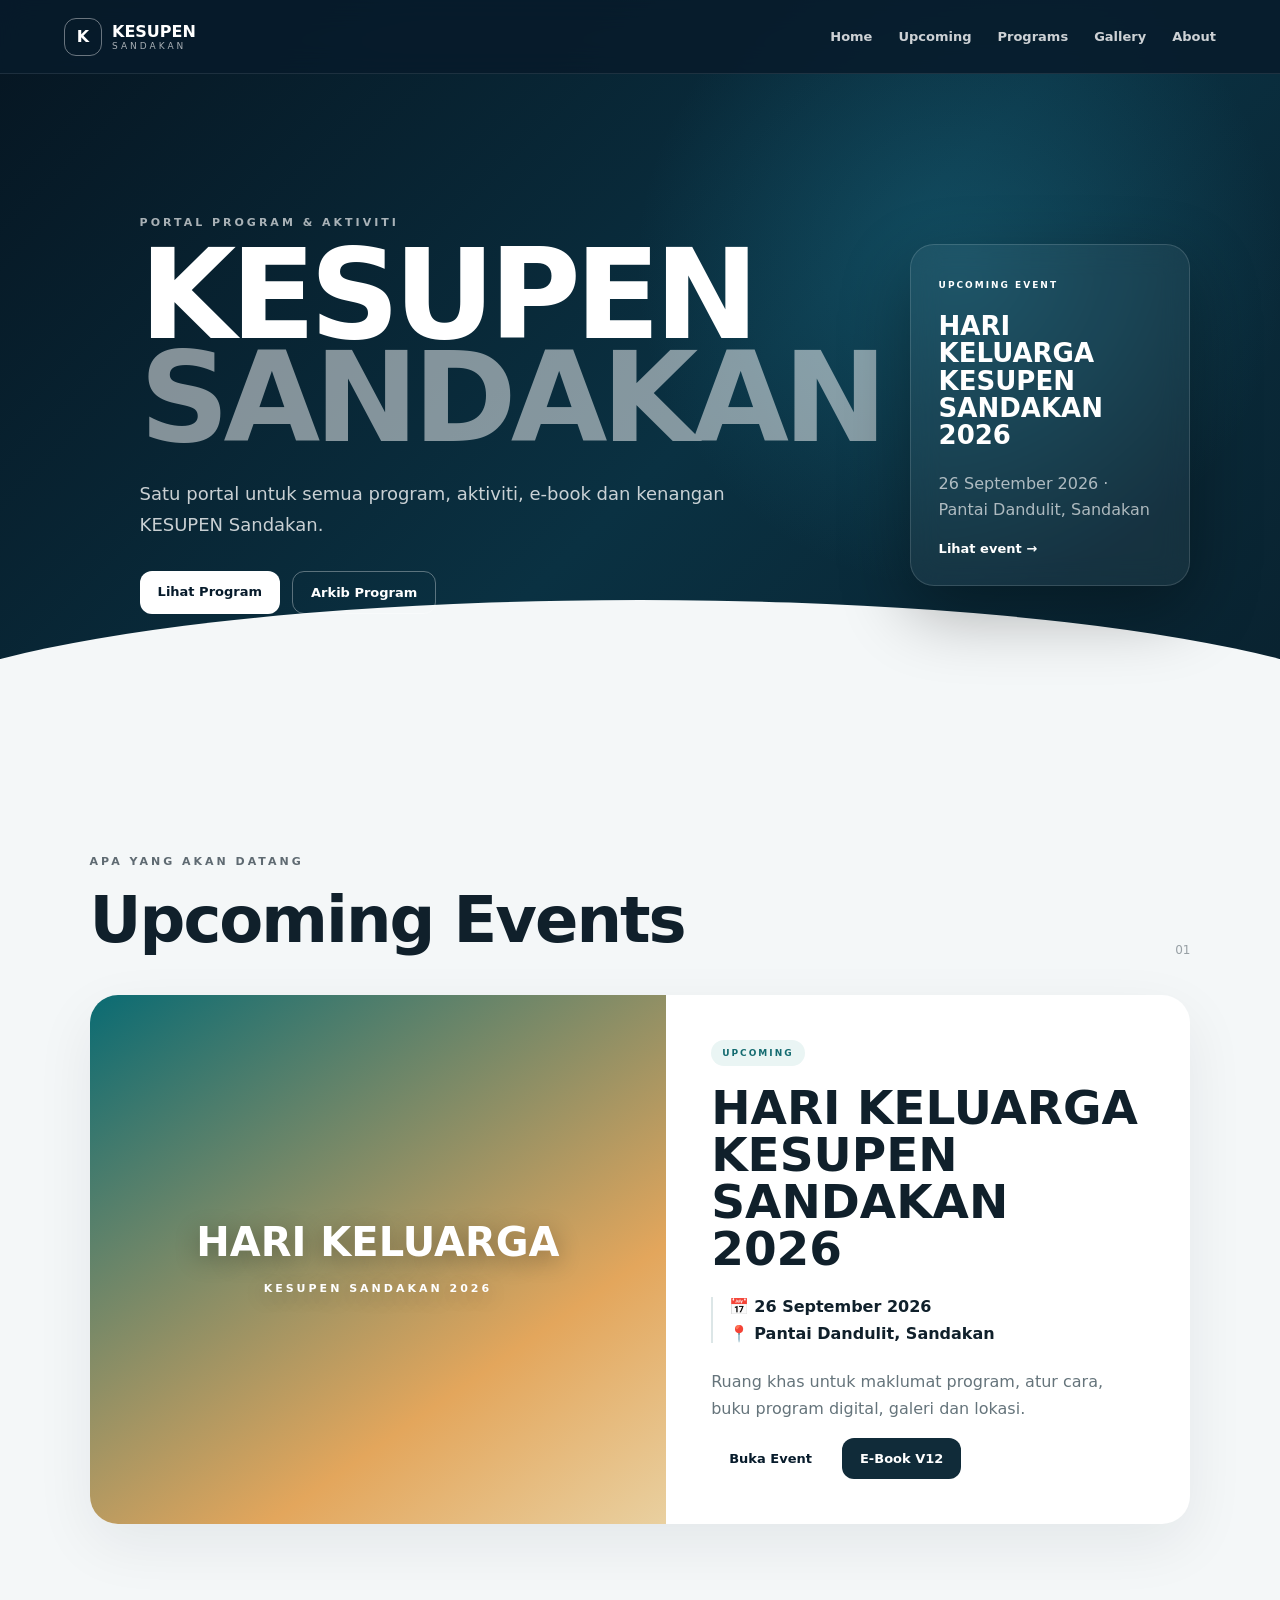
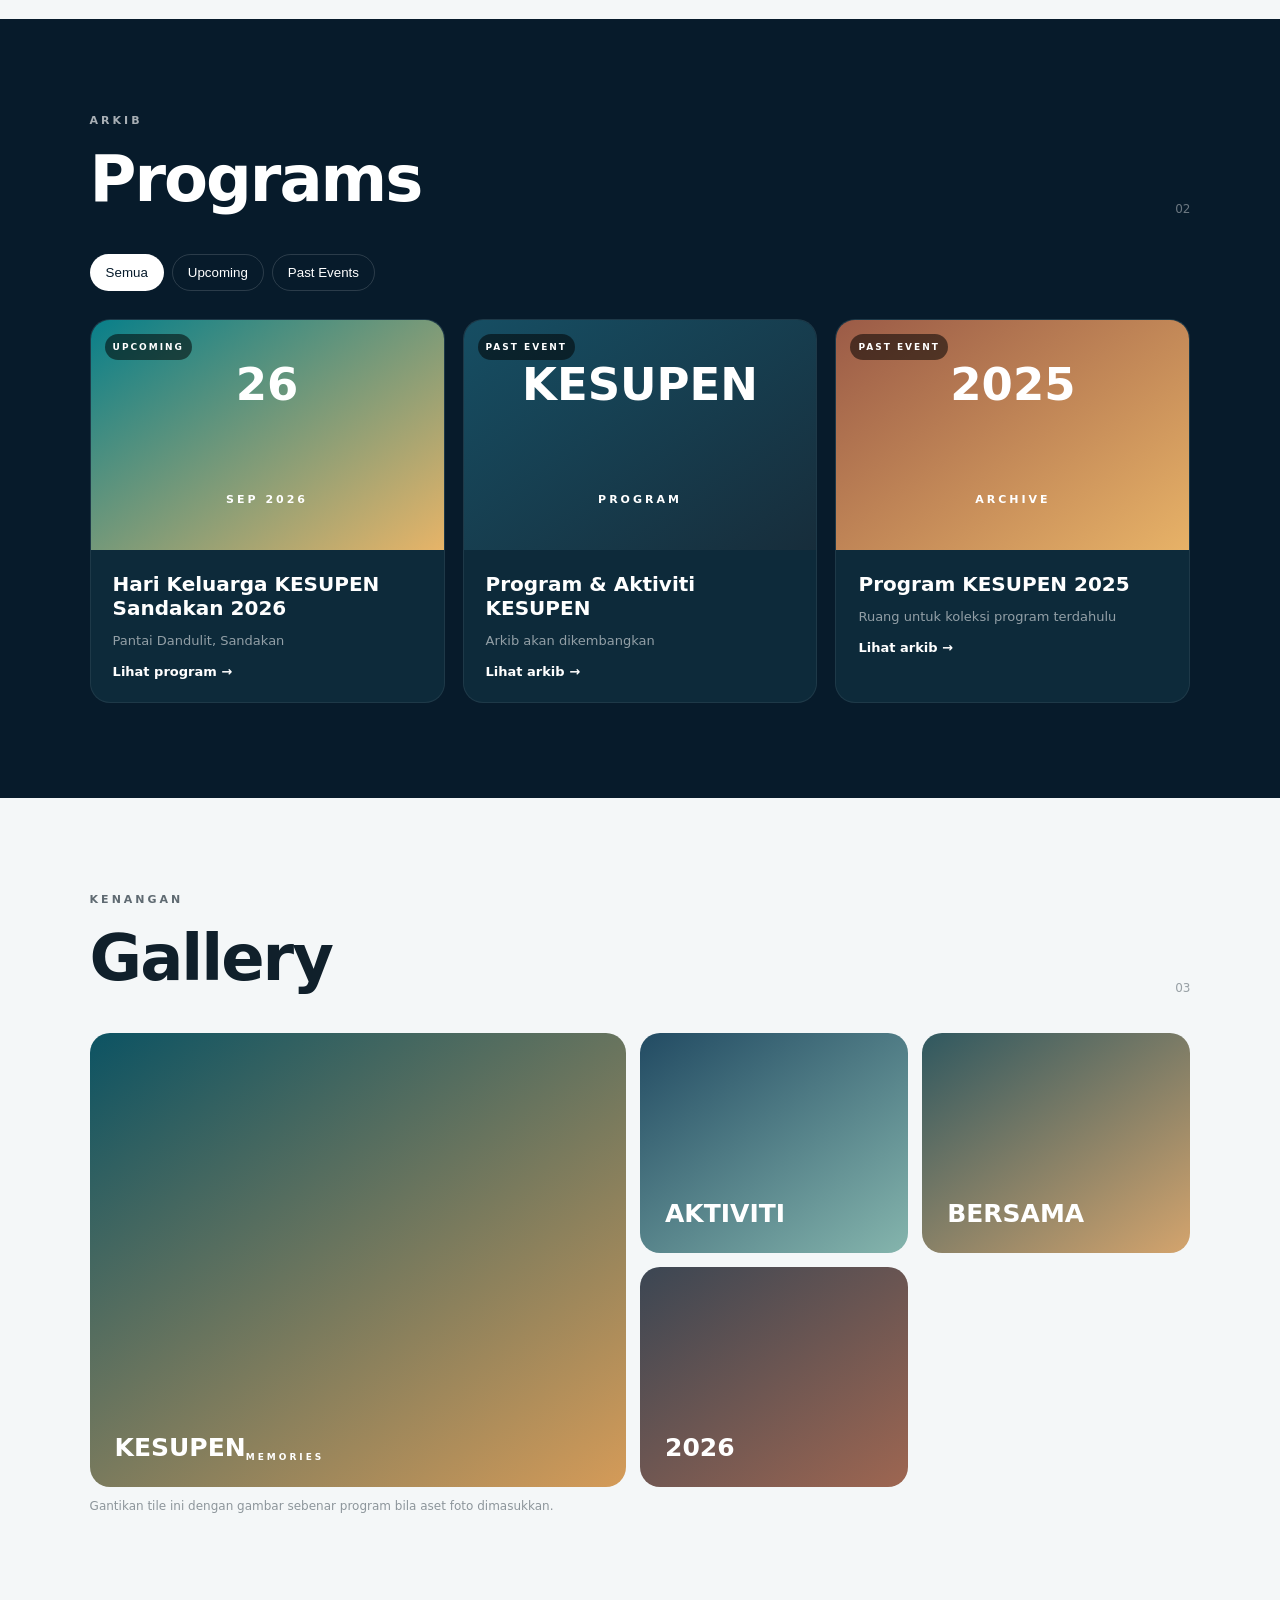
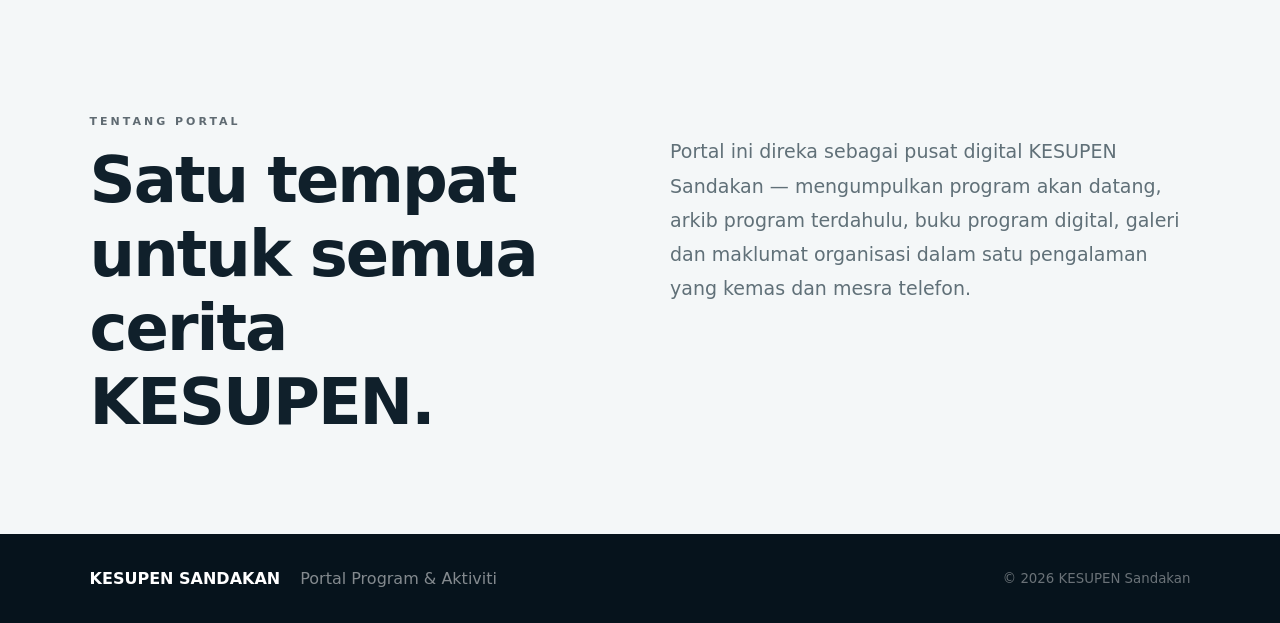
==== index.html @ ebf1767d "Add files via upload" ====
<!DOCTYPE html>
<html lang="ms">
<head>
  <meta charset="UTF-8">
  <meta name="viewport" content="width=device-width, initial-scale=1.0">
  <meta name="theme-color" content="#071b2b">
  <title>KESUPEN SANDAKAN | Portal Program & Aktiviti</title>
  <link rel="stylesheet" href="css/style.css">
</head>
<body>
  <header class="site-header">
    <a class="brand" href="#home">
      <span class="brand-mark">K</span>
      <span><strong>KESUPEN</strong><small>SANDAKAN</small></span>
    </a>
    <button class="menu-toggle" aria-label="Buka menu">☰</button>
    <nav class="nav">
      <a href="#home">Home</a>
      <a href="#upcoming">Upcoming</a>
      <a href="#programs">Programs</a>
      <a href="#gallery">Gallery</a>
      <a href="#about">About</a>
    </nav>
  </header>

  <main>
    <section id="home" class="hero">
      <div class="hero-glow"></div>
      <div class="hero-content">
        <p class="eyebrow">PORTAL PROGRAM & AKTIVITI</p>
        <h1>KESUPEN<br><span>SANDAKAN</span></h1>
        <p class="hero-copy">Satu portal untuk semua program, aktiviti, e-book dan kenangan KESUPEN Sandakan.</p>
        <div class="hero-actions">
          <a class="btn primary" href="#upcoming">Lihat Program</a>
          <a class="btn ghost" href="#programs">Arkib Program</a>
        </div>
      </div>
      <div class="hero-card">
        <span class="status">UPCOMING EVENT</span>
        <h2>HARI KELUARGA<br>KESUPEN SANDAKAN 2026</h2>
        <p>26 September 2026 · Pantai Dandulit, Sandakan</p>
        <a href="#event" class="mini-link">Lihat event →</a>
      </div>
    </section>

    <section id="upcoming" class="section">
      <div class="section-head">
        <div><p class="eyebrow">APA YANG AKAN DATANG</p><h2>Upcoming Events</h2></div>
        <span class="section-number">01</span>
      </div>
      <article class="event-feature" id="event">
        <div class="event-image">
          <div class="image-placeholder">HARI KELUARGA<br><small>KESUPEN SANDAKAN 2026</small></div>
        </div>
        <div class="event-info">
          <span class="pill">UPCOMING</span>
          <h3>HARI KELUARGA KESUPEN SANDAKAN 2026</h3>
          <div class="event-meta">
            <p>📅 <b>26 September 2026</b></p>
            <p>📍 <b>Pantai Dandulit, Sandakan</b></p>
          </div>
          <p>Ruang khas untuk maklumat program, atur cara, buku program digital, galeri dan lokasi.</p>
          <div class="event-actions">
            <a class="btn primary" href="event.html">Buka Event</a>
            <a class="btn dark" href="assets/ebooks/flipbook-v12.html">E-Book V12</a>
          </div>
        </div>
      </article>
    </section>

    <section id="programs" class="section dark-section">
      <div class="section-head">
        <div><p class="eyebrow">ARKIB</p><h2>Programs</h2></div>
        <span class="section-number">02</span>
      </div>
      <div class="filters">
        <button class="filter active" data-filter="all">Semua</button>
        <button class="filter" data-filter="upcoming">Upcoming</button>
        <button class="filter" data-filter="past">Past Events</button>
      </div>
      <div class="program-grid">
        <article class="program-card" data-status="upcoming">
          <span class="card-tag">UPCOMING</span><div class="card-art beach">26<br><small>SEP 2026</small></div>
          <div class="card-body"><h3>Hari Keluarga KESUPEN Sandakan 2026</h3><p>Pantai Dandulit, Sandakan</p><a href="event.html">Lihat program →</a></div>
        </article>
        <article class="program-card" data-status="past">
          <span class="card-tag">PAST EVENT</span><div class="card-art blue">KESUPEN<br><small>PROGRAM</small></div>
          <div class="card-body"><h3>Program & Aktiviti KESUPEN</h3><p>Arkib akan dikembangkan</p><a href="#programs">Lihat arkib →</a></div>
        </article>
        <article class="program-card" data-status="past">
          <span class="card-tag">PAST EVENT</span><div class="card-art sunset">2025<br><small>ARCHIVE</small></div>
          <div class="card-body"><h3>Program KESUPEN 2025</h3><p>Ruang untuk koleksi program terdahulu</p><a href="#programs">Lihat arkib →</a></div>
        </article>
      </div>
    </section>

    <section id="gallery" class="section">
      <div class="section-head">
        <div><p class="eyebrow">KENANGAN</p><h2>Gallery</h2></div>
        <span class="section-number">03</span>
      </div>
      <div class="gallery-grid">
        <div class="gallery-tile g1">KESUPEN<br><small>MEMORIES</small></div>
        <div class="gallery-tile g2">AKTIVITI</div>
        <div class="gallery-tile g3">BERSAMA</div>
        <div class="gallery-tile g4">2026</div>
      </div>
      <p class="hint">Gantikan tile ini dengan gambar sebenar program bila aset foto dimasukkan.</p>
    </section>

    <section id="about" class="section about">
      <div><p class="eyebrow">TENTANG PORTAL</p><h2>Satu tempat untuk semua cerita KESUPEN.</h2></div>
      <p>Portal ini direka sebagai pusat digital KESUPEN Sandakan — mengumpulkan program akan datang, arkib program terdahulu, buku program digital, galeri dan maklumat organisasi dalam satu pengalaman yang kemas dan mesra telefon.</p>
    </section>
  </main>

  <footer>
    <strong>KESUPEN SANDAKAN</strong>
    <span>Portal Program & Aktiviti</span>
    <small>© 2026 KESUPEN Sandakan</small>
  </footer>
  <script src="js/app.js"></script>
</body>
</html>
---- css/style.css ----
*{box-sizing:border-box}html{scroll-behavior:smooth}body{margin:0;font-family:Inter,system-ui,-apple-system,BlinkMacSystemFont,"Segoe UI",sans-serif;color:#10202b;background:#f4f7f8}a{text-decoration:none;color:inherit}.site-header{position:fixed;z-index:10;top:0;left:0;right:0;height:74px;padding:0 clamp(18px,5vw,70px);display:flex;align-items:center;justify-content:space-between;background:#071b2bdd;backdrop-filter:blur(14px);color:#fff;border-bottom:1px solid #ffffff18}.brand{display:flex;align-items:center;gap:10px}.brand-mark{width:38px;height:38px;border:1px solid #ffffff66;border-radius:12px;display:grid;place-items:center;font-weight:900}.brand strong,.brand small{display:block}.brand small{font-size:9px;letter-spacing:3px;opacity:.65}.nav{display:flex;gap:26px;font-size:13px;font-weight:700}.nav a{opacity:.8}.nav a:hover{opacity:1}.menu-toggle{display:none;background:none;border:0;color:#fff;font-size:25px}.hero{min-height:760px;padding:150px clamp(22px,7vw,100px) 80px;position:relative;overflow:hidden;background:radial-gradient(circle at 75% 35%,#2388a355,transparent 30%),linear-gradient(135deg,#061521,#0a3142 55%,#09212e);color:#fff;display:flex;align-items:center;justify-content:space-between;gap:50px}.hero:after{content:"";position:absolute;inset:auto -10% -170px;height:330px;background:#f4f7f8;border-radius:50% 50% 0 0/40% 40% 0 0}.hero-content{position:relative;z-index:2;max-width:720px}.eyebrow{font-size:11px;letter-spacing:3px;font-weight:900;opacity:.65;margin:0 0 15px}.hero h1{font-size:clamp(58px,10vw,125px);line-height:.82;margin:0;letter-spacing:-6px}.hero h1 span,.event-page-hero span{opacity:.5}.hero-copy{font-size:18px;line-height:1.7;max-width:600px;opacity:.78;margin:30px 0}.hero-actions,.event-actions{display:flex;gap:12px;flex-wrap:wrap}.btn{display:inline-block;padding:13px 18px;border-radius:12px;font-weight:800;font-size:13px}.btn.primary{background:#fff;color:#071b2b}.btn.ghost{border:1px solid #ffffff55;color:#fff}.btn.dark{background:#102b39;color:#fff}.hero-card{position:relative;z-index:2;max-width:360px;padding:28px;border:1px solid #ffffff24;border-radius:24px;background:#ffffff0d;backdrop-filter:blur(14px);box-shadow:0 25px 70px #0005}.status,.pill,.card-tag{font-size:9px;letter-spacing:2px;font-weight:900}.hero-card h2{font-size:26px;line-height:1.05}.hero-card p{opacity:.65;line-height:1.6}.mini-link{font-weight:800;font-size:13px}.section{padding:95px clamp(22px,7vw,100px)}.section-head{display:flex;justify-content:space-between;align-items:end;margin-bottom:38px}.section h2{font-size:clamp(35px,5vw,64px);margin:0;letter-spacing:-2px}.section-number{font-size:12px;opacity:.4}.event-feature{display:grid;grid-template-columns:1.1fr 1fr;gap:0;border-radius:28px;overflow:hidden;background:#fff;box-shadow:0 20px 60px #10202b12}.event-image{min-height:430px;background:linear-gradient(145deg,#0a6b73,#e3a65c 70%,#e9d0a0);display:grid;place-items:center}.image-placeholder{text-align:center;color:#fff;font-size:40px;font-weight:900;line-height:.9;text-shadow:0 5px 25px #0005}.image-placeholder small{font-size:11px;letter-spacing:3px}.event-info{padding:45px}.pill{display:inline-block;padding:8px 11px;background:#eaf5f4;border-radius:30px;color:#146b70}.event-info h3{font-size:clamp(28px,4vw,47px);line-height:1;margin:18px 0}.event-meta{border-left:2px solid #dce6e7;padding-left:16px;margin:25px 0}.event-meta p{margin:8px 0}.event-info>p{line-height:1.7;color:#65747b}.dark-section{background:#071b2b;color:#fff}.filters{display:flex;gap:8px;margin-bottom:28px}.filter{border:1px solid #ffffff25;background:transparent;color:#fff;padding:10px 15px;border-radius:30px;cursor:pointer}.filter.active{background:#fff;color:#071b2b}.program-grid{display:grid;grid-template-columns:repeat(3,1fr);gap:18px}.program-card{position:relative;overflow:hidden;background:#0d2a3a;border:1px solid #ffffff12;border-radius:20px}.program-card.hide{display:none}.card-tag{position:absolute;z-index:2;top:14px;left:14px;background:#0008;padding:8px;border-radius:20px}.card-art{height:230px;display:grid;place-items:center;text-align:center;font-size:45px;font-weight:900;line-height:.85}.card-art small{font-size:11px;letter-spacing:3px}.beach{background:linear-gradient(145deg,#087f8a,#e7b468)}.blue{background:linear-gradient(145deg,#164e63,#172d3b)}.sunset{background:linear-gradient(145deg,#9b5b47,#e7b267)}.card-body{padding:22px}.card-body h3{margin:0 0 10px;font-size:20px}.card-body p{opacity:.55;font-size:13px}.card-body a{font-weight:800;font-size:13px}.gallery-grid{display:grid;grid-template-columns:2fr 1fr 1fr;grid-template-rows:220px 220px;gap:14px}.gallery-tile{border-radius:20px;padding:25px;display:flex;align-items:end;font-weight:900;font-size:25px;background:linear-gradient(145deg,#0c5363,#d59b58);color:#fff}.gallery-tile small{font-size:9px;letter-spacing:3px}.g1{grid-row:span 2}.g2{background:linear-gradient(145deg,#224b63,#85b5ad)}.g3{background:linear-gradient(145deg,#2f5860,#d4a46d)}.g4{background:linear-gradient(145deg,#3b4653,#9e6651)}.hint{opacity:.45;font-size:12px}.about{display:grid;grid-template-columns:1fr 1fr;gap:60px}.about>p{font-size:19px;line-height:1.8;color:#607078}footer{padding:35px clamp(22px,7vw,100px);background:#06131c;color:#fff;display:flex;gap:20px;align-items:center;flex-wrap:wrap}footer span{opacity:.5}footer small{margin-left:auto;opacity:.4}.event-page-hero{padding:170px clamp(22px,7vw,100px) 100px;background:linear-gradient(135deg,#061521,#0c5260);color:#fff}.event-page-hero h1{font-size:clamp(48px,8vw,100px);line-height:.9;letter-spacing:-4px;margin:0 0 25px}.event-page-hero>p:last-child{opacity:.7}.event-detail{min-height:500px}.detail-grid{display:grid;grid-template-columns:repeat(2,1fr);gap:16px;margin-top:35px}.detail-box{padding:28px;border:1px solid #dbe4e6;border-radius:20px;background:#fff;display:flex;flex-direction:column;gap:10px}.detail-box b{font-size:15px}.detail-box span{color:#718087;font-size:14px}@media(max-width:800px){.nav{display:none}.menu-toggle{display:block}.hero{min-height:850px;display:block;padding-top:130px}.hero-card{margin-top:50px}.hero:after{bottom:-220px}.event-feature{grid-template-columns:1fr}.event-image{min-height:280px}.program-grid{grid-template-columns:1fr}.gallery-grid{grid-template-columns:1fr 1fr;grid-template-rows:180px 180px}.g1{grid-row:auto;grid-column:span 2}.about{grid-template-columns:1fr;gap:25px}.detail-grid{grid-template-columns:1fr}footer small{margin-left:0;width:100%}}
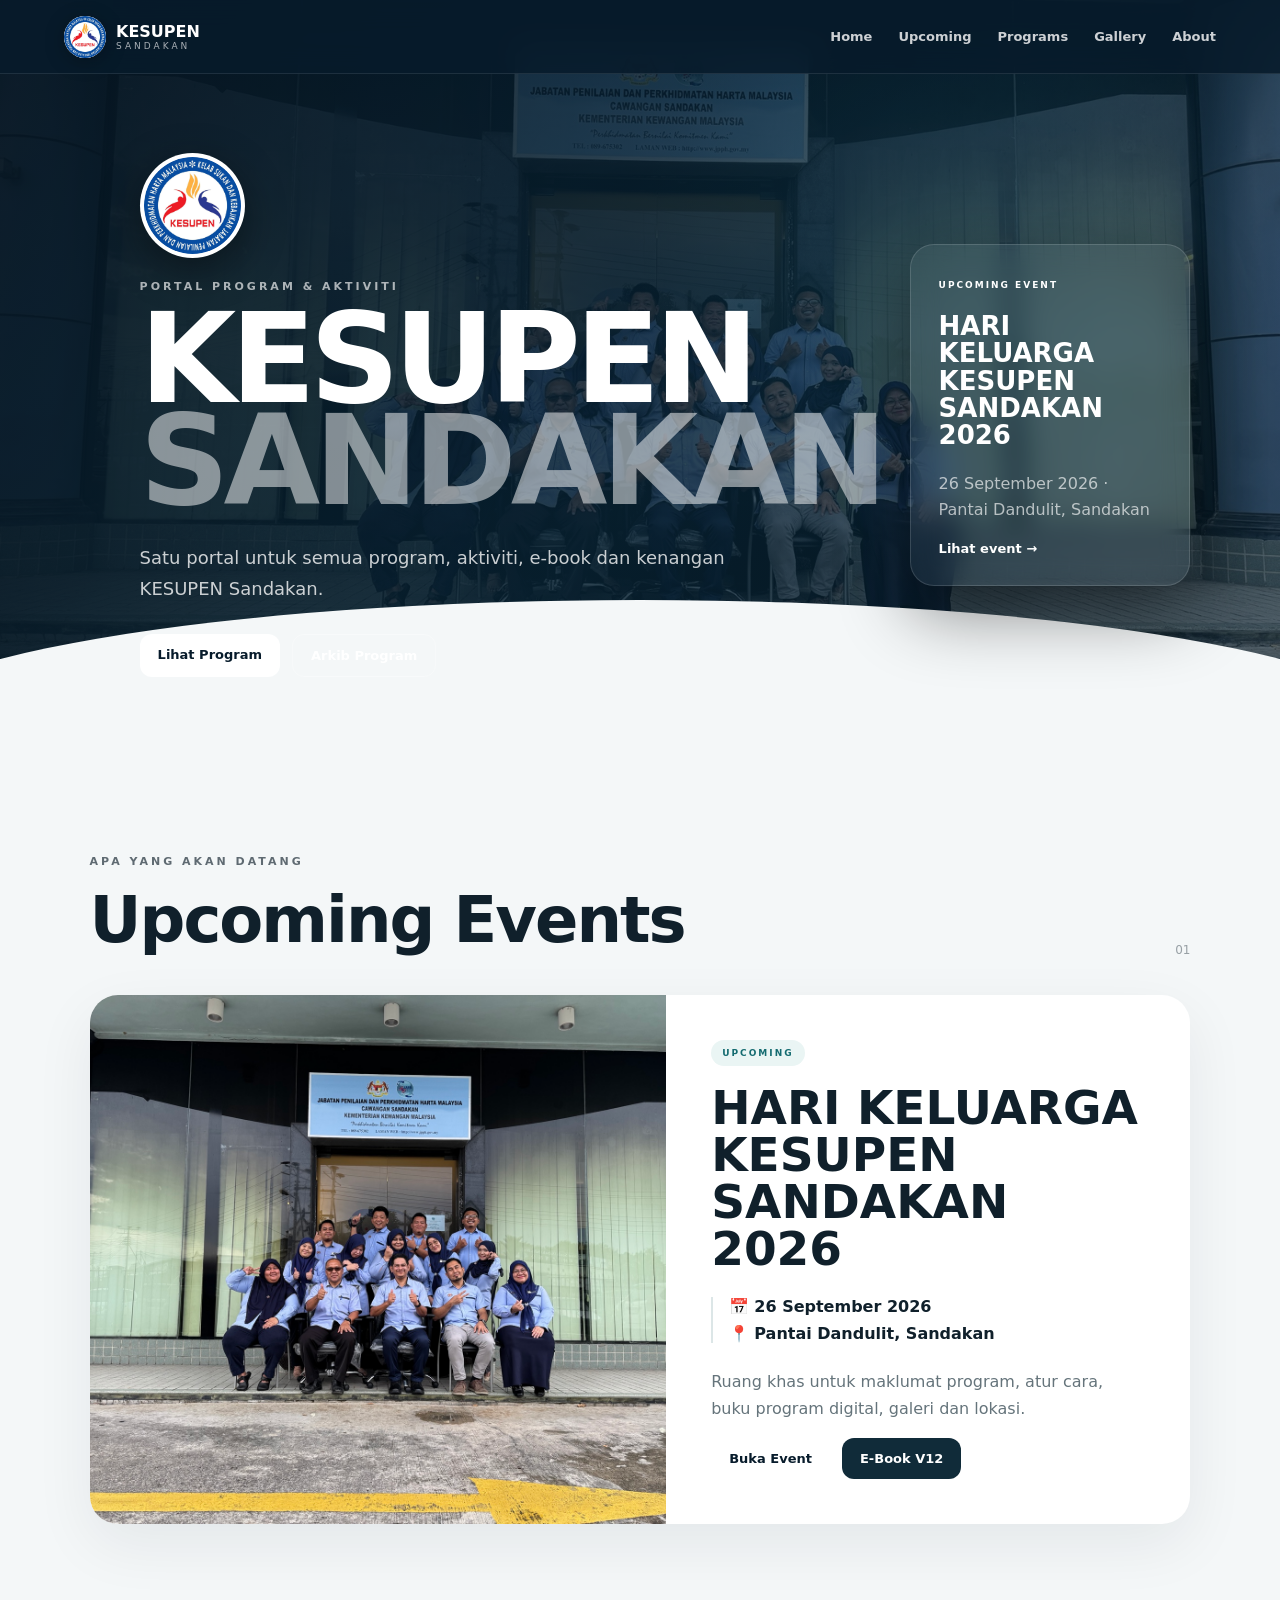
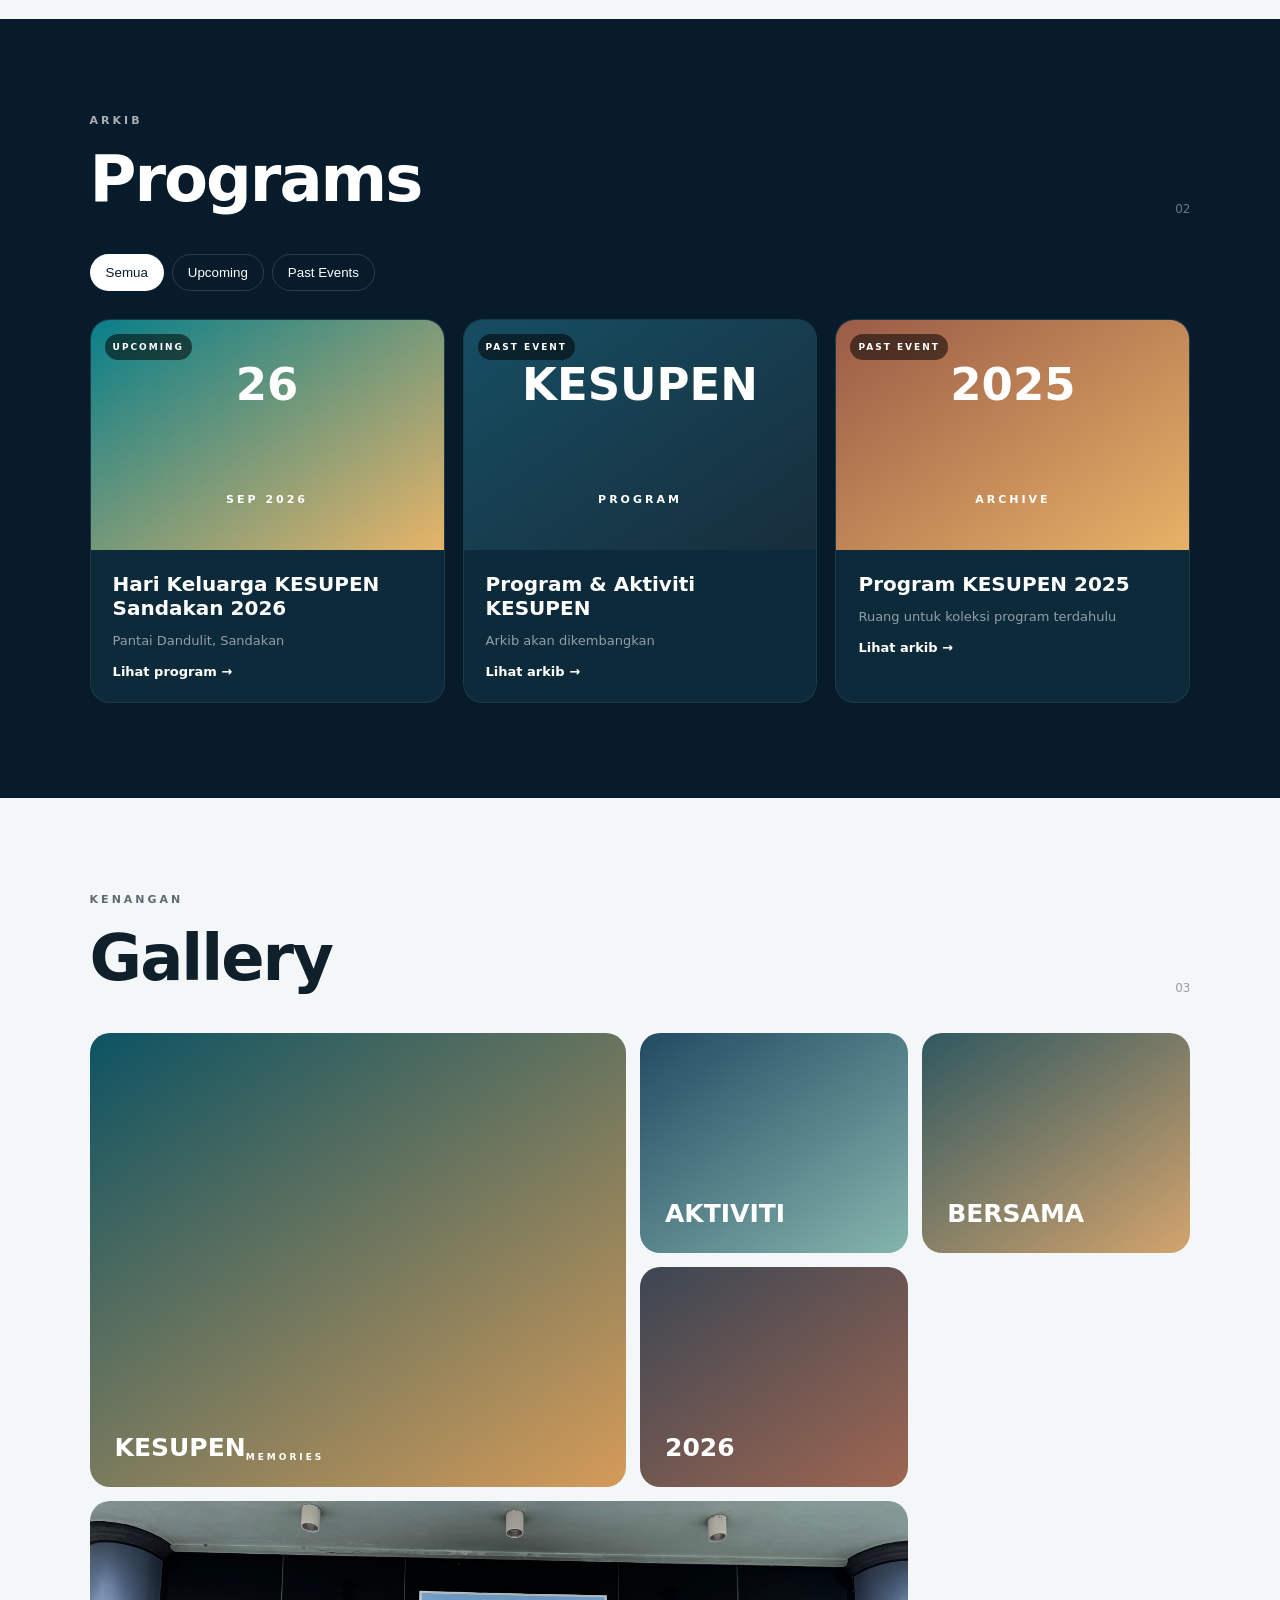
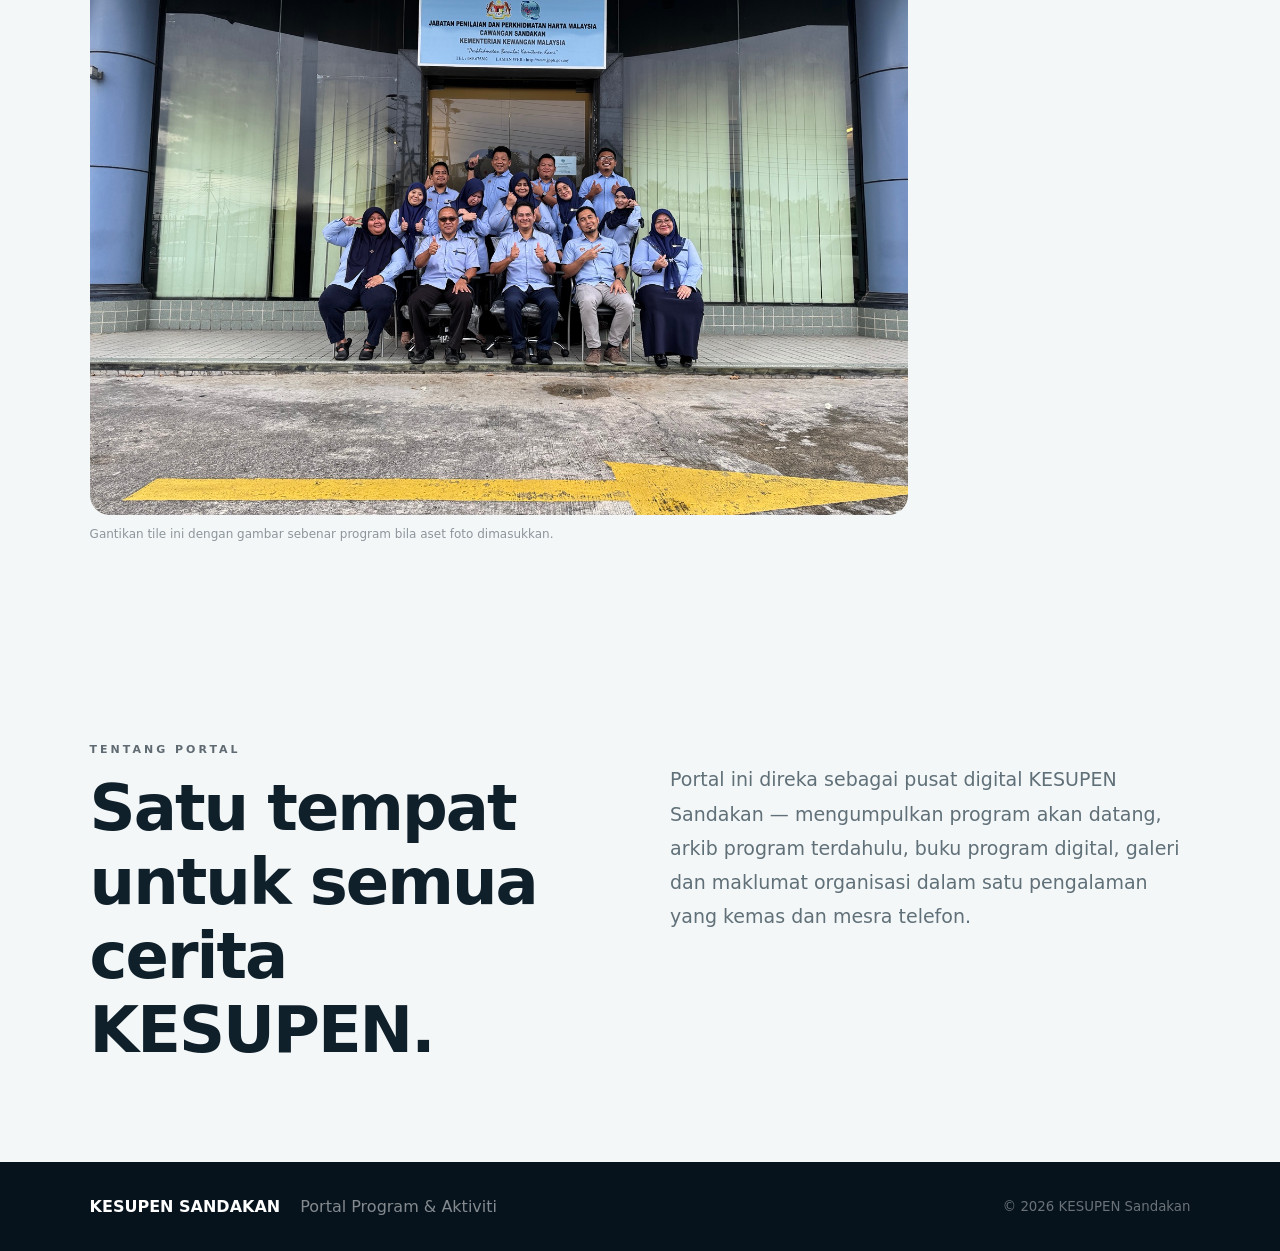
==== commit 55227283: "Add files via upload" ====
--- a/index.html
+++ b/index.html
@@ -10,7 +10,7 @@
 <body>
   <header class="site-header">
     <a class="brand" href="#home">
-      <span class="brand-mark">K</span>
+      <span class="brand-logo"><img src="assets/images/kesupen-logo.jpeg" alt="Logo KESUPEN"></span>
       <span><strong>KESUPEN</strong><small>SANDAKAN</small></span>
     </a>
     <button class="menu-toggle" aria-label="Buka menu">☰</button>
@@ -25,9 +25,9 @@
 
   <main>
     <section id="home" class="hero">
-      <div class="hero-glow"></div>
+      <div class="hero-photo"></div><div class="hero-glow"></div>
       <div class="hero-content">
-        <p class="eyebrow">PORTAL PROGRAM & AKTIVITI</p>
+        <div class="hero-logo"><img src="assets/images/kesupen-logo.jpeg" alt="KESUPEN"></div><p class="eyebrow">PORTAL PROGRAM & AKTIVITI</p>
         <h1>KESUPEN<br><span>SANDAKAN</span></h1>
         <p class="hero-copy">Satu portal untuk semua program, aktiviti, e-book dan kenangan KESUPEN Sandakan.</p>
         <div class="hero-actions">
@@ -50,7 +50,7 @@
       </div>
       <article class="event-feature" id="event">
         <div class="event-image">
-          <div class="image-placeholder">HARI KELUARGA<br><small>KESUPEN SANDAKAN 2026</small></div>
+          <img class="event-cover-photo" src="assets/images/kesupen-team.jpeg" alt="KESUPEN Sandakan">
         </div>
         <div class="event-info">
           <span class="pill">UPCOMING</span>
@@ -103,7 +103,7 @@
         <div class="gallery-tile g1">KESUPEN<br><small>MEMORIES</small></div>
         <div class="gallery-tile g2">AKTIVITI</div>
         <div class="gallery-tile g3">BERSAMA</div>
-        <div class="gallery-tile g4">2026</div>
+        <div class="gallery-tile g4">2026</div><div class="gallery-photo"><img src="assets/images/kesupen-team.jpeg" alt="Warga KESUPEN Sandakan"></div>
       </div>
       <p class="hint">Gantikan tile ini dengan gambar sebenar program bila aset foto dimasukkan.</p>
     </section>
--- a/css/style.css
+++ b/css/style.css
@@ -1 +1,4 @@
 *{box-sizing:border-box}html{scroll-behavior:smooth}body{margin:0;font-family:Inter,system-ui,-apple-system,BlinkMacSystemFont,"Segoe UI",sans-serif;color:#10202b;background:#f4f7f8}a{text-decoration:none;color:inherit}.site-header{position:fixed;z-index:10;top:0;left:0;right:0;height:74px;padding:0 clamp(18px,5vw,70px);display:flex;align-items:center;justify-content:space-between;background:#071b2bdd;backdrop-filter:blur(14px);color:#fff;border-bottom:1px solid #ffffff18}.brand{display:flex;align-items:center;gap:10px}.brand-mark{width:38px;height:38px;border:1px solid #ffffff66;border-radius:12px;display:grid;place-items:center;font-weight:900}.brand strong,.brand small{display:block}.brand small{font-size:9px;letter-spacing:3px;opacity:.65}.nav{display:flex;gap:26px;font-size:13px;font-weight:700}.nav a{opacity:.8}.nav a:hover{opacity:1}.menu-toggle{display:none;background:none;border:0;color:#fff;font-size:25px}.hero{min-height:760px;padding:150px clamp(22px,7vw,100px) 80px;position:relative;overflow:hidden;background:radial-gradient(circle at 75% 35%,#2388a355,transparent 30%),linear-gradient(135deg,#061521,#0a3142 55%,#09212e);color:#fff;display:flex;align-items:center;justify-content:space-between;gap:50px}.hero:after{content:"";position:absolute;inset:auto -10% -170px;height:330px;background:#f4f7f8;border-radius:50% 50% 0 0/40% 40% 0 0}.hero-content{position:relative;z-index:2;max-width:720px}.eyebrow{font-size:11px;letter-spacing:3px;font-weight:900;opacity:.65;margin:0 0 15px}.hero h1{font-size:clamp(58px,10vw,125px);line-height:.82;margin:0;letter-spacing:-6px}.hero h1 span,.event-page-hero span{opacity:.5}.hero-copy{font-size:18px;line-height:1.7;max-width:600px;opacity:.78;margin:30px 0}.hero-actions,.event-actions{display:flex;gap:12px;flex-wrap:wrap}.btn{display:inline-block;padding:13px 18px;border-radius:12px;font-weight:800;font-size:13px}.btn.primary{background:#fff;color:#071b2b}.btn.ghost{border:1px solid #ffffff55;color:#fff}.btn.dark{background:#102b39;color:#fff}.hero-card{position:relative;z-index:2;max-width:360px;padding:28px;border:1px solid #ffffff24;border-radius:24px;background:#ffffff0d;backdrop-filter:blur(14px);box-shadow:0 25px 70px #0005}.status,.pill,.card-tag{font-size:9px;letter-spacing:2px;font-weight:900}.hero-card h2{font-size:26px;line-height:1.05}.hero-card p{opacity:.65;line-height:1.6}.mini-link{font-weight:800;font-size:13px}.section{padding:95px clamp(22px,7vw,100px)}.section-head{display:flex;justify-content:space-between;align-items:end;margin-bottom:38px}.section h2{font-size:clamp(35px,5vw,64px);margin:0;letter-spacing:-2px}.section-number{font-size:12px;opacity:.4}.event-feature{display:grid;grid-template-columns:1.1fr 1fr;gap:0;border-radius:28px;overflow:hidden;background:#fff;box-shadow:0 20px 60px #10202b12}.event-image{min-height:430px;background:linear-gradient(145deg,#0a6b73,#e3a65c 70%,#e9d0a0);display:grid;place-items:center}.image-placeholder{text-align:center;color:#fff;font-size:40px;font-weight:900;line-height:.9;text-shadow:0 5px 25px #0005}.image-placeholder small{font-size:11px;letter-spacing:3px}.event-info{padding:45px}.pill{display:inline-block;padding:8px 11px;background:#eaf5f4;border-radius:30px;color:#146b70}.event-info h3{font-size:clamp(28px,4vw,47px);line-height:1;margin:18px 0}.event-meta{border-left:2px solid #dce6e7;padding-left:16px;margin:25px 0}.event-meta p{margin:8px 0}.event-info>p{line-height:1.7;color:#65747b}.dark-section{background:#071b2b;color:#fff}.filters{display:flex;gap:8px;margin-bottom:28px}.filter{border:1px solid #ffffff25;background:transparent;color:#fff;padding:10px 15px;border-radius:30px;cursor:pointer}.filter.active{background:#fff;color:#071b2b}.program-grid{display:grid;grid-template-columns:repeat(3,1fr);gap:18px}.program-card{position:relative;overflow:hidden;background:#0d2a3a;border:1px solid #ffffff12;border-radius:20px}.program-card.hide{display:none}.card-tag{position:absolute;z-index:2;top:14px;left:14px;background:#0008;padding:8px;border-radius:20px}.card-art{height:230px;display:grid;place-items:center;text-align:center;font-size:45px;font-weight:900;line-height:.85}.card-art small{font-size:11px;letter-spacing:3px}.beach{background:linear-gradient(145deg,#087f8a,#e7b468)}.blue{background:linear-gradient(145deg,#164e63,#172d3b)}.sunset{background:linear-gradient(145deg,#9b5b47,#e7b267)}.card-body{padding:22px}.card-body h3{margin:0 0 10px;font-size:20px}.card-body p{opacity:.55;font-size:13px}.card-body a{font-weight:800;font-size:13px}.gallery-grid{display:grid;grid-template-columns:2fr 1fr 1fr;grid-template-rows:220px 220px;gap:14px}.gallery-tile{border-radius:20px;padding:25px;display:flex;align-items:end;font-weight:900;font-size:25px;background:linear-gradient(145deg,#0c5363,#d59b58);color:#fff}.gallery-tile small{font-size:9px;letter-spacing:3px}.g1{grid-row:span 2}.g2{background:linear-gradient(145deg,#224b63,#85b5ad)}.g3{background:linear-gradient(145deg,#2f5860,#d4a46d)}.g4{background:linear-gradient(145deg,#3b4653,#9e6651)}.hint{opacity:.45;font-size:12px}.about{display:grid;grid-template-columns:1fr 1fr;gap:60px}.about>p{font-size:19px;line-height:1.8;color:#607078}footer{padding:35px clamp(22px,7vw,100px);background:#06131c;color:#fff;display:flex;gap:20px;align-items:center;flex-wrap:wrap}footer span{opacity:.5}footer small{margin-left:auto;opacity:.4}.event-page-hero{padding:170px clamp(22px,7vw,100px) 100px;background:linear-gradient(135deg,#061521,#0c5260);color:#fff}.event-page-hero h1{font-size:clamp(48px,8vw,100px);line-height:.9;letter-spacing:-4px;margin:0 0 25px}.event-page-hero>p:last-child{opacity:.7}.event-detail{min-height:500px}.detail-grid{display:grid;grid-template-columns:repeat(2,1fr);gap:16px;margin-top:35px}.detail-box{padding:28px;border:1px solid #dbe4e6;border-radius:20px;background:#fff;display:flex;flex-direction:column;gap:10px}.detail-box b{font-size:15px}.detail-box span{color:#718087;font-size:14px}@media(max-width:800px){.nav{display:none}.menu-toggle{display:block}.hero{min-height:850px;display:block;padding-top:130px}.hero-card{margin-top:50px}.hero:after{bottom:-220px}.event-feature{grid-template-columns:1fr}.event-image{min-height:280px}.program-grid{grid-template-columns:1fr}.gallery-grid{grid-template-columns:1fr 1fr;grid-template-rows:180px 180px}.g1{grid-row:auto;grid-column:span 2}.about{grid-template-columns:1fr;gap:25px}.detail-grid{grid-template-columns:1fr}footer small{margin-left:0;width:100%}}
+
+.brand-logo{width:42px;height:42px;border-radius:50%;overflow:hidden;background:#fff;display:block;box-shadow:0 4px 20px #0004}.brand-logo img{width:100%;height:100%;object-fit:cover}.hero-photo{position:absolute;inset:0;background:linear-gradient(90deg,#061521ee 0%,#071b2bcc 45%,#071b2b88 100%),url("../assets/images/kesupen-team.jpeg") center/cover;opacity:.7}.hero-logo{width:105px;height:105px;border-radius:50%;overflow:hidden;background:#fff;padding:4px;margin-bottom:22px;box-shadow:0 12px 40px #0006}.hero-logo img{width:100%;height:100%;object-fit:cover;border-radius:50%}.event-cover-photo{width:100%;height:100%;min-height:430px;object-fit:cover;display:block}.gallery-photo{grid-column:span 2;border-radius:20px;overflow:hidden;min-height:220px}.gallery-photo img{width:100%;height:100%;object-fit:cover;display:block}.hero-content,.hero-card{z-index:3}.hero-card{box-shadow:0 25px 70px #0007}
+@media(max-width:800px){.hero-logo{width:82px;height:82px}.event-cover-photo{min-height:280px}.gallery-photo{grid-column:span 2}}
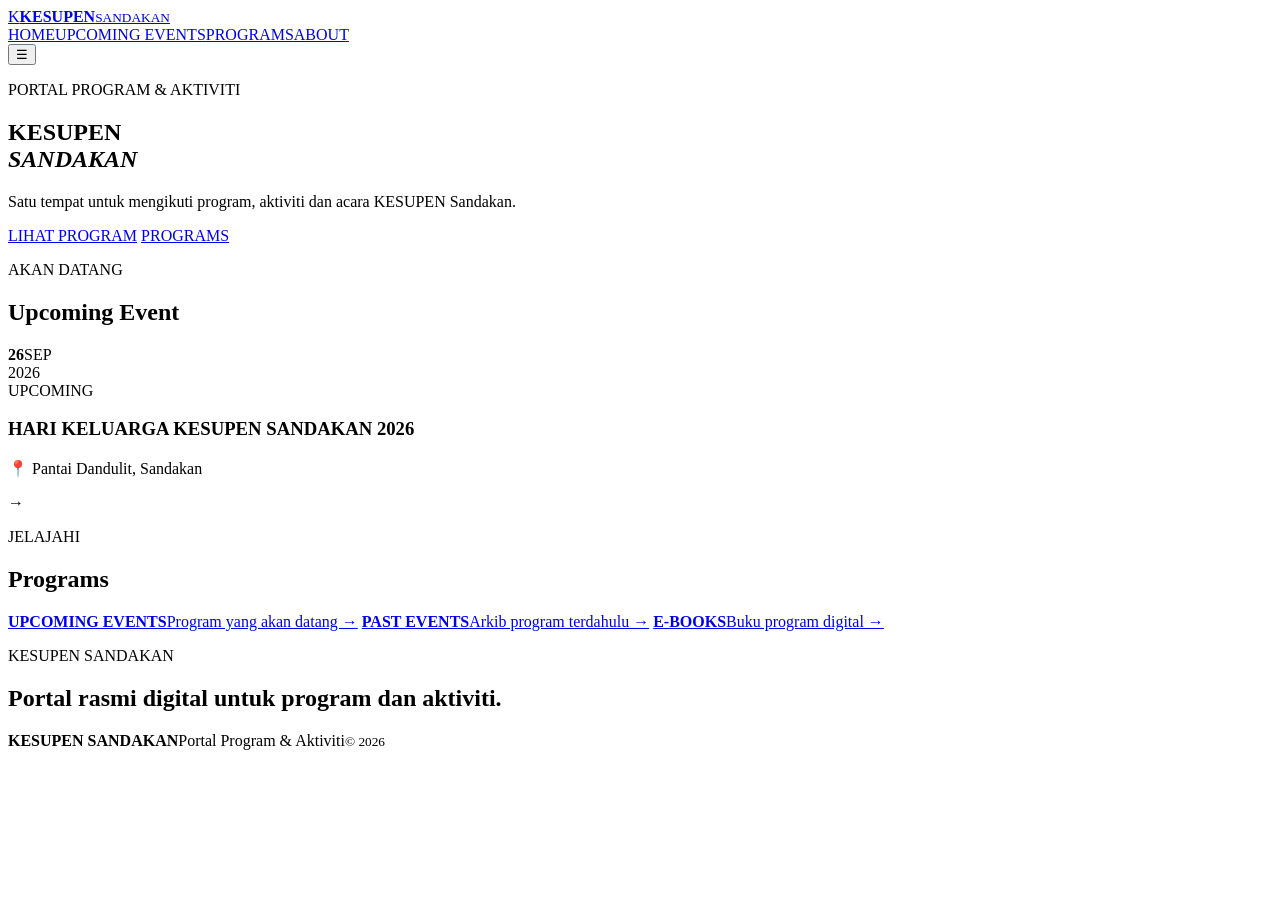
==== commit d2e85da8: "Add files via upload" ====
--- a/index.html
+++ b/index.html
@@ -1,124 +1,58 @@
-<!DOCTYPE html>
+<!doctype html>
 <html lang="ms">
 <head>
-  <meta charset="UTF-8">
-  <meta name="viewport" content="width=device-width, initial-scale=1.0">
-  <meta name="theme-color" content="#071b2b">
-  <title>KESUPEN SANDAKAN | Portal Program & Aktiviti</title>
+  <meta charset="utf-8">
+  <meta name="viewport" content="width=device-width, initial-scale=1">
+  <meta name="theme-color" content="#071827">
+  <title>KESUPEN SANDAKAN</title>
   <link rel="stylesheet" href="css/style.css">
 </head>
 <body>
-  <header class="site-header">
-    <a class="brand" href="#home">
-      <span class="brand-logo"><img src="assets/images/kesupen-logo.jpeg" alt="Logo KESUPEN"></span>
-      <span><strong>KESUPEN</strong><small>SANDAKAN</small></span>
-    </a>
-    <button class="menu-toggle" aria-label="Buka menu">☰</button>
-    <nav class="nav">
-      <a href="#home">Home</a>
-      <a href="#upcoming">Upcoming</a>
-      <a href="#programs">Programs</a>
-      <a href="#gallery">Gallery</a>
-      <a href="#about">About</a>
-    </nav>
-  </header>
+<header class="header">
+  <a class="brand" href="#"><span class="brand-icon">K</span><span><b>KESUPEN</b><small>SANDAKAN</small></span></a>
+  <nav><a href="#home">HOME</a><a href="#upcoming">UPCOMING EVENTS</a><a href="#programs">PROGRAMS</a><a href="#about">ABOUT</a></nav>
+  <button class="menu" aria-label="Menu">☰</button>
+</header>
 
-  <main>
-    <section id="home" class="hero">
-      <div class="hero-photo"></div><div class="hero-glow"></div>
-      <div class="hero-content">
-        <div class="hero-logo"><img src="assets/images/kesupen-logo.jpeg" alt="KESUPEN"></div><p class="eyebrow">PORTAL PROGRAM & AKTIVITI</p>
-        <h1>KESUPEN<br><span>SANDAKAN</span></h1>
-        <p class="hero-copy">Satu portal untuk semua program, aktiviti, e-book dan kenangan KESUPEN Sandakan.</p>
-        <div class="hero-actions">
-          <a class="btn primary" href="#upcoming">Lihat Program</a>
-          <a class="btn ghost" href="#programs">Arkib Program</a>
-        </div>
+<main id="home">
+  <section class="hero">
+    <div class="hero-bg"></div>
+    <div class="hero-content">
+      <p class="kicker">PORTAL PROGRAM & AKTIVITI</p>
+      <h1>KESUPEN<br><em>SANDAKAN</em></h1>
+      <p class="lead">Satu tempat untuk mengikuti program, aktiviti dan acara KESUPEN Sandakan.</p>
+      <div class="actions">
+        <a class="button light" href="#upcoming">LIHAT PROGRAM</a>
+        <a class="button outline" href="#programs">PROGRAMS</a>
       </div>
-      <div class="hero-card">
-        <span class="status">UPCOMING EVENT</span>
-        <h2>HARI KELUARGA<br>KESUPEN SANDAKAN 2026</h2>
-        <p>26 September 2026 · Pantai Dandulit, Sandakan</p>
-        <a href="#event" class="mini-link">Lihat event →</a>
-      </div>
-    </section>
+    </div>
+  </section>
 
-    <section id="upcoming" class="section">
-      <div class="section-head">
-        <div><p class="eyebrow">APA YANG AKAN DATANG</p><h2>Upcoming Events</h2></div>
-        <span class="section-number">01</span>
-      </div>
-      <article class="event-feature" id="event">
-        <div class="event-image">
-          <img class="event-cover-photo" src="assets/images/kesupen-team.jpeg" alt="KESUPEN Sandakan">
-        </div>
-        <div class="event-info">
-          <span class="pill">UPCOMING</span>
-          <h3>HARI KELUARGA KESUPEN SANDAKAN 2026</h3>
-          <div class="event-meta">
-            <p>📅 <b>26 September 2026</b></p>
-            <p>📍 <b>Pantai Dandulit, Sandakan</b></p>
-          </div>
-          <p>Ruang khas untuk maklumat program, atur cara, buku program digital, galeri dan lokasi.</p>
-          <div class="event-actions">
-            <a class="btn primary" href="event.html">Buka Event</a>
-            <a class="btn dark" href="assets/ebooks/flipbook-v12.html">E-Book V12</a>
-          </div>
-        </div>
-      </article>
-    </section>
+  <section class="upcoming" id="upcoming">
+    <div class="section-title"><p class="kicker">AKAN DATANG</p><h2>Upcoming Event</h2></div>
+    <article class="event">
+      <div class="event-date"><strong>26</strong><span>SEP<br>2026</span></div>
+      <div class="event-copy"><span class="tag">UPCOMING</span><h3>HARI KELUARGA KESUPEN SANDAKAN 2026</h3><p>📍 Pantai Dandulit, Sandakan</p></div>
+      <span class="arrow">→</span>
+    </article>
+  </section>
 
-    <section id="programs" class="section dark-section">
-      <div class="section-head">
-        <div><p class="eyebrow">ARKIB</p><h2>Programs</h2></div>
-        <span class="section-number">02</span>
-      </div>
-      <div class="filters">
-        <button class="filter active" data-filter="all">Semua</button>
-        <button class="filter" data-filter="upcoming">Upcoming</button>
-        <button class="filter" data-filter="past">Past Events</button>
-      </div>
-      <div class="program-grid">
-        <article class="program-card" data-status="upcoming">
-          <span class="card-tag">UPCOMING</span><div class="card-art beach">26<br><small>SEP 2026</small></div>
-          <div class="card-body"><h3>Hari Keluarga KESUPEN Sandakan 2026</h3><p>Pantai Dandulit, Sandakan</p><a href="event.html">Lihat program →</a></div>
-        </article>
-        <article class="program-card" data-status="past">
-          <span class="card-tag">PAST EVENT</span><div class="card-art blue">KESUPEN<br><small>PROGRAM</small></div>
-          <div class="card-body"><h3>Program & Aktiviti KESUPEN</h3><p>Arkib akan dikembangkan</p><a href="#programs">Lihat arkib →</a></div>
-        </article>
-        <article class="program-card" data-status="past">
-          <span class="card-tag">PAST EVENT</span><div class="card-art sunset">2025<br><small>ARCHIVE</small></div>
-          <div class="card-body"><h3>Program KESUPEN 2025</h3><p>Ruang untuk koleksi program terdahulu</p><a href="#programs">Lihat arkib →</a></div>
-        </article>
-      </div>
-    </section>
+  <section class="programs" id="programs">
+    <div class="section-title"><p class="kicker">JELAJAHI</p><h2>Programs</h2></div>
+    <div class="program-links">
+      <a href="#upcoming"><b>UPCOMING EVENTS</b><span>Program yang akan datang →</span></a>
+      <a href="#"><b>PAST EVENTS</b><span>Arkib program terdahulu →</span></a>
+      <a href="#"><b>E-BOOKS</b><span>Buku program digital →</span></a>
+    </div>
+  </section>
 
-    <section id="gallery" class="section">
-      <div class="section-head">
-        <div><p class="eyebrow">KENANGAN</p><h2>Gallery</h2></div>
-        <span class="section-number">03</span>
-      </div>
-      <div class="gallery-grid">
-        <div class="gallery-tile g1">KESUPEN<br><small>MEMORIES</small></div>
-        <div class="gallery-tile g2">AKTIVITI</div>
-        <div class="gallery-tile g3">BERSAMA</div>
-        <div class="gallery-tile g4">2026</div><div class="gallery-photo"><img src="assets/images/kesupen-team.jpeg" alt="Warga KESUPEN Sandakan"></div>
-      </div>
-      <p class="hint">Gantikan tile ini dengan gambar sebenar program bila aset foto dimasukkan.</p>
-    </section>
+  <section class="about" id="about">
+    <p class="kicker">KESUPEN SANDAKAN</p>
+    <h2>Portal rasmi digital untuk program dan aktiviti.</h2>
+  </section>
+</main>
 
-    <section id="about" class="section about">
-      <div><p class="eyebrow">TENTANG PORTAL</p><h2>Satu tempat untuk semua cerita KESUPEN.</h2></div>
-      <p>Portal ini direka sebagai pusat digital KESUPEN Sandakan — mengumpulkan program akan datang, arkib program terdahulu, buku program digital, galeri dan maklumat organisasi dalam satu pengalaman yang kemas dan mesra telefon.</p>
-    </section>
-  </main>
-
-  <footer>
-    <strong>KESUPEN SANDAKAN</strong>
-    <span>Portal Program & Aktiviti</span>
-    <small>© 2026 KESUPEN Sandakan</small>
-  </footer>
-  <script src="js/app.js"></script>
+<footer><b>KESUPEN SANDAKAN</b><span>Portal Program & Aktiviti</span><small>© 2026</small></footer>
+<script src="js/app.js"></script>
 </body>
 </html>
